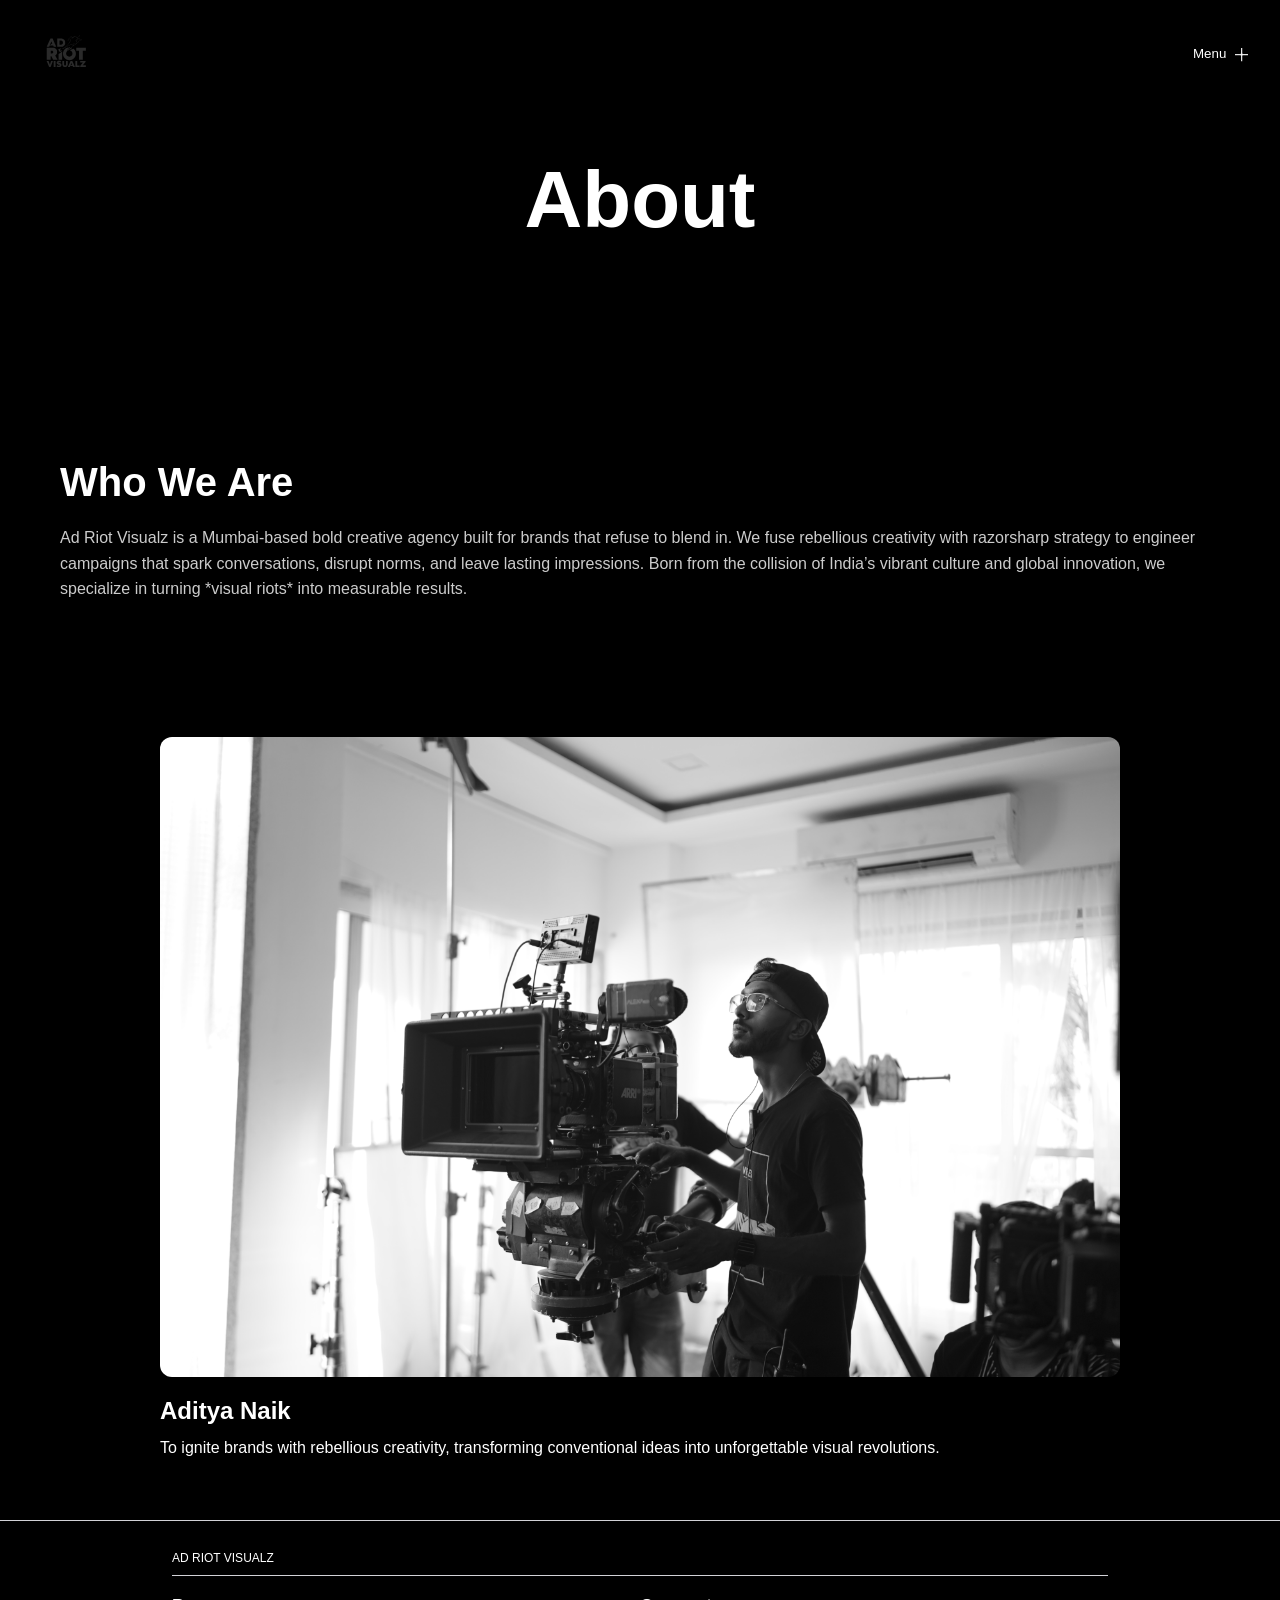
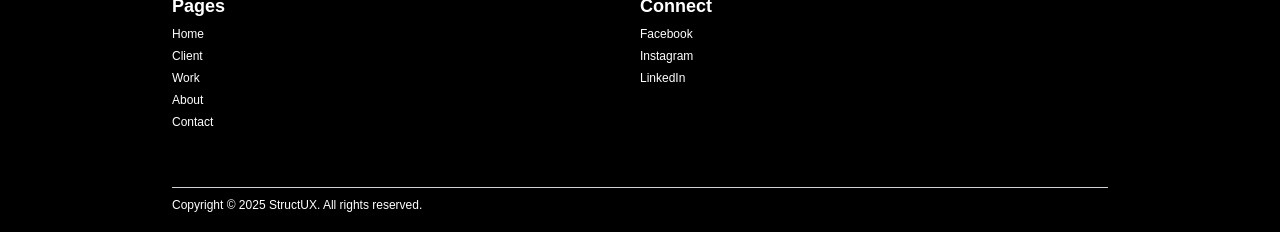
==== about.html @ cc2a45fa "Add files via upload" ====
<!DOCTYPE html>
<html lang="en">
<head>
    <meta charset="UTF-8">
    <meta name="viewport" content="width=device-width, initial-scale=1.0">
    <title>About - AD RIOT VISUALZ</title>

        <!-- favicon -->
    <link rel="shortcut icon" href="assets/images/logo/2.svg" type="image/x-icon">

    <!-- css -->
    <link rel="stylesheet" href="css/main.css">
    <link rel="stylesheet" href="css/style.css">

    <!-- osmo -->
    <link rel="stylesheet" href="assets/osmo/osmo.css">
    <link rel="stylesheet" href="assets/osmo/osmo.min.css">

    <script type="module" src="https://unpkg.com/@google/model-viewer/dist/model-viewer.min.js"></script>

    <style>
    
        .box {
      position: relative;
      height: 400px;
      overflow: hidden;
      display: flex;
      align-items: center;
      justify-content: center;
      text-align: center;
      background: #000;
    }

    model-viewer {
      position: absolute;
      top: 0;
      left: 0;
      width: 100%;
      height: 100%;
      z-index: 1;
    }

    .box h1 {
      position: relative;
      color: #fff;
      font-size: 80px;
      z-index: 2;
    }

    @media (max-width: 768px) {
      .box h1 {
        font-size: 32px;
      }
    }
    
    </style>

</head>
<body>

    <!-- box -->
    <section class="box">
    <h1>About</h1>
    <model-viewer src="assets/media/3D/1.glb"
      alt="3D Model"
      camera-controls
      shadow-intensity="1"
      exposure="0.8"
      environment-image="neutral"
      disable-zoom
      interaction-prompt="none">
    </model-viewer>
  </section>


     <!-- Who We Are -->
  <section class="who-we-are">
    <div class="who-text">
      <h2>Who We Are</h2>
      <p>Ad Riot Visualz is a Mumbai-based
bold creative agency built for
brands that refuse to blend in. We
fuse rebellious creativity with razorsharp strategy to engineer
campaigns that spark conversations,
disrupt norms, and leave lasting
impressions. Born from the collision
of India’s vibrant culture and global
innovation, we specialize in turning
*visual riots* into measurable results.</p>
    </div>
  </section>

  <!-- Team -->
  <section class="team">


    <div class="member">
      <img src="assets/images/photos/1.JPG" style="width: 100%;"/>
      <div class="member-info">
        <h3 style="color: white;">Aditya Naik</h3>
        <p style="color: white;">To ignite brands with
rebellious creativity,
transforming
conventional ideas into
unforgettable visual
revolutions.</p>
      </div>
    </div>
  </section>

    <!-- navbar -->
    <div class="osmo-ui">
        <header class="header">
            <div class="container is--full">
                <nav class="nav-row">
                    <div class="nav-logo-row w-inline-block">
                        <a href="#">
                            <img src="assets/images/logo/2.svg" alt="Logo" class="nav-logo-image" />
                        </a>
                    </div>
                    <div class="nav-logo__icon"></div>
                    <div class="nav-row__right">
                        <button role="button" data-menu-toggle="" class="menu-button">
                            <div class="menu-button-text">
                                <p class="p-large">Menu</p>
                                <p class="p-large">Close</p>
                            </div>
                            <div class="icon-wrap">
                                <svg xmlns="http://www.w3.org/2000/svg" width="100%" viewbox="0 0 16 16" fill="none" class="menu-button-icon">
                                    <path d="M7.33333 16L7.33333 -3.2055e-07L8.66667 -3.78832e-07L8.66667 16L7.33333 16Z" fill="currentColor"></path>
                                    <path d="M16 8.66667L-2.62269e-07 8.66667L-3.78832e-07 7.33333L16 7.33333L16 8.66667Z" fill="currentColor"></path>
                                    <path d="M6 7.33333L7.33333 7.33333L7.33333 6C7.33333 6.73637 6.73638 7.33333 6 7.33333Z" fill="currentColor"></path>
                                    <path d="M10 7.33333L8.66667 7.33333L8.66667 6C8.66667 6.73638 9.26362 7.33333 10 7.33333Z" fill="currentColor"></path>
                                    <path d="M6 8.66667L7.33333 8.66667L7.33333 10C7.33333 9.26362 6.73638 8.66667 6 8.66667Z" fill="currentColor"></path>
                                    <path d="M10 8.66667L8.66667 8.66667L8.66667 10C8.66667 9.26362 9.26362 8.66667 10 8.66667Z" fill="currentColor"></path>
                                </svg>
                            </div>
                        </button>
                    </div>
                </nav>
            </div>
        </header>
    </div>

    <section class="cloneable">
        <div data-nav="closed" class="nav">
            <div data-menu-toggle="" class="overlay">
                <img src="">
            </div>
            <nav class="menu">
                <div class="menu-bg">
                    <div class="bg-panel first"></div>
                    <div class="bg-panel second"></div>
                    <div class="bg-panel"></div>
                </div>
                <div class="menu-inner">
                    <ul class="menu-list">
                        <li class="menu-list-item">
                            <a href="index.html" class="menu-link w-inline-block">
                                <p class="menu-link-heading">Home</p>
                                <div class="menu-link-bg"></div>
                            </a>
                        </li>
                        <li class="menu-list-item">
                            <a href="client.html" class="menu-link w-inline-block">
                                <p class="menu-link-heading">Client</p>
                                <div class="menu-link-bg"></div>
                            </a>
                        </li>
                        <li class="menu-list-item">
                            <a href="work.html" class="menu-link w-inline-block">
                                <p class="menu-link-heading">WORK</p>
                                <div class="menu-link-bg"></div>
                            </a>
                        </li>
                        <li class="menu-list-item">
                            <a href="about.html" class="menu-link w-inline-block">
                                <p class="menu-link-heading">About</p>
                                <div class="menu-link-bg"></div>
                            </a>
                        </li>
                        <li class="menu-list-item">
                            <a href="contact.html" class="menu-link w-inline-block">
                                <p class="menu-link-heading">Contact</p>
                                <!-- <p class="eyebrow">05</p> -->
                                <div class="menu-link-bg"></div>
                            </a>
                        </li>
                    </ul>
                </div>
            </nav>
        </div>
    </section>
    <!-- navbar -->

    <footer class="apple-footer">
        <div class="footer-container">
            <div class="footer-note">
                AD RIOT VISUALZ
            </div>
            
            <div class="footer-columns">
                <div class="footer-column">
                    <h3>Pages</h3>
                    <ul>
                        <li><a href="index.html">Home</a></li>
                        <li><a href="client.html">Client</a></li>
                        <li><a href="work.html">Work</a></li>
                        <li><a href="about.html">About</a></li>
                        <li><a href="contact.html">Contact</a></li>
                    </ul>
                </div>
                <div class="footer-column">
                    <h3>Connect</h3>
                    <ul>
                        <li><a href="#">Facebook</a></li>
                        <li><a href="#">Instagram</a></li>
                        <li><a href="#">LinkedIn</a></li>
                    </ul>
                </div>
            </div>
            
            <div class="footer-legal">
                <div class="footer-copyright">
                    Copyright © 2025 StructUX. All rights reserved.
                </div>
            </div>
        </div>
    </footer>

    <!-- osmo -->
    <script src="assets/osmo/gsap.min.js"></script>
    <script src="assets/osmo/CustomEase.min.js"></script>
    <script src="assets/osmo/osmo.js"></script>
    
</body>
</html>
---- css/main.css ----
* {
    margin: 0;
    scroll-behavior: smooth;
    font-family: -apple-system, BlinkMacSystemFont, 'Segoe UI', Roboto, Helvetica, Arial, sans-serif !important;
}

body {
    background-color: #000;
}
---- css/style.css ----
.video-wrapper {
      height: 100vh;
      width: 100%;
      position: relative;
    }

    video {
      height: 100%;
      width: 100%;
      object-fit: cover;
    }

    /* Default: show desktop video, hide mobile video */
    .mobile {
      display: none;
    }

    .desktop {
      display: block;
    }

    /* On screens less than 768px, show mobile video */
    @media (max-width: 767px) {
      .mobile-video {
        display: block;
      }
      .desktop-video {
        display: none;
      }
    }


    .down-arrow {
      position: absolute;
      bottom: 30px;
      left: 50%;
      transform: translateX(-50%);
      font-size: 30px;
      color: white;
      animation: bounce 2s infinite;
      cursor: pointer;
    }

    @keyframes bounce {
      0%, 100% {
        transform: translateX(-50%) translateY(0);
      }
      50% {
        transform: translateX(-50%) translateY(15px);
      }
    }


.video-toggle {
  position: absolute;
  top: 50%;
  right: 20px;
  transform: translateY(-50%);
  width: 40px;
  height: 40px;
  background: rgba(0, 0, 0, 0.5);
  border: none;
  border-radius: 50%;
  cursor: pointer;
  z-index: 10;

  display: flex;
  align-items: center;
  justify-content: center;

  transition: background 0.3s ease, transform 0.3s ease;
}

.video-toggle:hover {
  background: rgba(255, 255, 255, 0.2);
  transform: translateY(-50%) scale(1.1);
}

.video-toggle i {
  font-size: 18px;
  color: white;
}







/* Contact Wrapper */
    .contact-wrapper {
 display: flex;
  flex-wrap: wrap;
  gap: 40px;
  margin: 0 auto;
  max-width: 1200px;
  padding: 60px 20px;
    }

    .contact-left,
    .contact-right {
      flex: 1 1 400px;
    }

    .contact-left h2,
    .contact-right h2 {
      color: #fff;
      font-size: 32px;
      margin-bottom: 20px;
    }

    .contact-left p {
      color: #fff;
      margin: 10px 0;
    }

    .social-icons {
      margin-top: 20px;
    }

    .social-icons a {
      color: #fff;
      margin-right: 10px;
      font-size: 20px;
      transition: 0.3s;
    }

    .social-icons a:hover {
      color: #ff9900;
    }

    /* Contact Form */
    .contact-right form {
      display: flex;
      flex-direction: column;
    }

    .contact-right input,
    .contact-right textarea {
      background: #111;
      border: 1px solid #444;
      border-radius: 999px;
      color: #fff;
      font-size: 16px;
      margin-bottom: 15px;
      padding: 14px 20px;
    }

    .contact-right textarea {
      border-radius: 20px;
      min-height: 120px;
      resize: vertical;
    }

    .curve-button {
      background:  #da2d36;
      border: none;
      padding: 14px 20px;
      color: #fff;
      font-size: 16px;
      border-radius: 999px;
      cursor: pointer;
      transition: background 0.3s;
    }

    /* .curve-button  */

    .curve-button:hover {
      background: #6b0c0f;
    }

    /* Map Section */
    .map-section {
      margin: 0 auto 60px;
      max-width: 1200px;
      padding: 0 20px;
    }

    .map-section h2 {
      font-size: 32px;
      margin-bottom: 20px;
      text-align: center;
      color: white;
    }

    .map-container iframe {
      border: none;
      border-radius: 10px;
      height: 400px;
      width: 100%;
    }

    /* Responsive */
    @media (max-width: 768px) {
      .header h1 {
        font-size: 32px;
      }

      .contact-wrapper {
        flex-direction: column;
      }
    }


/* footer */

       .apple-footer {
            background-color: #000;
            color: white;
            font-size: 12px;
            padding: 20px 0;
            border-top: 1px solid #d2d2d7;
        }
        
        .footer-container {
            max-width: 980px;
            margin: 0 auto;
            padding: 0 22px;
        }
        
        .footer-note {
            padding: 10px 0;
            border-bottom: 1px solid #d2d2d7;
            color: white;
        }
        
        .footer-columns {
            display: flex;
            flex-wrap: wrap;
            padding: 20px 0;
        }
        
        .footer-column {
            flex: 1;
            min-width: 150px;
            margin-bottom: 20px;
        }
        
        .footer-column h3 {
            font-size: 18px;
            font-weight: 600;
            color: white;
            margin-bottom: 10px;
        }
        
        .footer-column ul {
            list-style: none;
            padding: 0;
            margin: 0;
        }
        
        .footer-column li {
            margin-bottom: 8px;
        }
        
        .footer-column a {
            color: white;
            text-decoration: none;
        }
        
        .footer-column a:hover {
            text-decoration: underline;
            color: white;
        }
        
        .footer-legal {
            margin-top: 10px;
            padding-top: 10px;
            border-top: 1px solid #d2d2d7;
        }
        
        .footer-legal-links {
            display: flex;
            flex-wrap: wrap;
            margin-bottom: 10px;
        }
        
        .footer-legal-links a {
            margin-right: 20px;
            color: white;
            text-decoration: none;
            white-space: nowrap;
        }
        
        .footer-legal-links a:hover {
            text-decoration: underline;
        }
        
        .footer-copyright {
            color: white;
        }
        
        /* Responsive adjustments */
        @media (max-width: 768px) {
            .footer-column {
                min-width: 50%;
            }
        }
        
        @media (max-width: 480px) {
            .footer-column {
                min-width: 100%;
            }
            
            .footer-legal-links a {
                margin-right: 10px;
                margin-bottom: 5px;
            }
        }



/* client */

   .clients-section {
      padding: 60px 20px;
      max-width: 1200px;
      margin: auto;
      text-align: center;
    }

    .clients-section h2 {
      color: white;
      font-size: 2.5rem;
      margin-bottom: 40px;
    }

    .clients-grid {
      display: grid;
      grid-template-columns: repeat(auto-fit, minmax(150px, 1fr));
      gap: 30px;
      align-items: center;
      justify-items: center;
    }

    .client-logo {
      width: 100%;
      max-width: 150px;
      transition: transform 0.3s ease;
    }

    .client-logo:hover {
      transform: scale(1.1);
    }

    @media (max-width: 768px) {
  

      .clients-section h2 {
        font-size: 2rem;
      }
    }


  /* about */

  .who-we-are {
      display: flex;
      flex-wrap: wrap;
      padding: 60px 20px;
      max-width: 1200px;
      margin: auto;
      gap: 40px;
    }

    .who-text {
        color: white;
      flex: 1 1 500px;
    }

    .who-slider {
      flex: 1 1 400px;
    }

    .who-text h2 {
      font-size: 2.5rem;
      margin-bottom: 20px;
    }

    .who-text p {
      margin-bottom: 15px;
      color: #ccc;
      line-height: 1.6;
    }

    .splide__slide img {
      width: 100%;
      border-radius: 10px;
    }

    .team {
      max-width: 1000px;
      margin: 60px auto;
      padding: 0 20px;
    }

    .team h2 {
      color: #fff;
      font-size: 2rem;
      margin-bottom: 30px;
      text-align: center;
    }

    .member {
      display: flex;
      flex-wrap: wrap;
      gap: 20px;
      margin-bottom: 40px;
      align-items: center;
    }

    .member img {
      width: 200px;
      border-radius: 12px;
    }

    .member-info {
      flex: 1;
    }

    .member-info h3 {
      font-size: 1.5rem;
      margin-bottom: 10px;
    }

    .member-info p {
      color: #ccc;
      line-height: 1.6;
    }

    @media (max-width: 768px) {
     

      .who-we-are {
        flex-direction: column;
        padding: 40px 20px;
      }

      .member {
        flex-direction: column;
        align-items: flex-start;
      }

      .team h2 {
        font-size: 1.8rem;
      }
    }



    /* project */

/* Section styling */
.projects-section {
  padding: 60px 20px;
  text-align: center;
  background: #000;
}

.projects-section h1 {
  font-size: 80px;
  margin-bottom: 10px;
  color: #fff;
}

.projects-section p {
  font-size: 18px;
  color: #fff;
  margin-bottom: 40px;
}

/* Grid layout */
.projects-grid {
  display: grid;
  grid-template-columns: repeat(auto-fit, minmax(240px, 1fr));
  gap: 20px;
  max-width: 1200px;
  margin: 0 auto;
}

/* Project box */
.project-box {
  position: relative;
  overflow: hidden;
  border-radius: 8px;
  box-shadow: 0 5px 15px rgba(0, 0, 0, 0.3);
}

.project-box img {
  width: 100%;
  display: block;
  transition: transform 0.4s ease;
}

.project-box:hover img {
  transform: scale(1.05);
}

/* Overlay with centered play icon */
.overlay {
  position: absolute;
  top: 0;
  left: 0;
  width: 100%;
  height: 100%;
  background: rgba(0, 0, 0, 0.45);
  display: flex;
  align-items: center;
  justify-content: center;
  opacity: 0;
  transition: opacity 0.3s ease;
}

.project-box:hover .overlay {
  opacity: 1;
}

/* Play icon style */
.play-icon {
  width: 70px;
  height: 70px;
  border-radius: 50%;
  background: rgba(255, 255, 255, 0.15);
  border: 2px solid rgba(255, 255, 255, 0.4);
  display: flex;
  align-items: center;
  justify-content: center;
}

.play-icon::before {
  content: '';
  display: block;
  width: 0;
  height: 0;
  border-left: 18px solid white;
  border-top: 12px solid transparent;
  border-bottom: 12px solid transparent;
  margin-left: 4px;
}

/* Mobile - always show overlay */
@media (max-width: 768px) {
  .overlay {
    opacity: 1;
  }

  .projects-section h1 {
    font-size: 48px;
  }

  .play-icon {
    width: 50px;
    height: 50px;
  }

  .play-icon::before {
    border-left: 14px solid white;
    border-top: 9px solid transparent;
    border-bottom: 9px solid transparent;
  }
}


/* service */


 .services-section {
      padding: 60px 20px;
      text-align: center;
      /* background-color: #000; */
    }

    .services-section h1 {
      font-size: 5rem;
      color: white;
      margin-bottom: 10px;
    }

    .services-section p {
      font-size: 1.1rem;
      color: #ccc;
      margin-bottom: 40px;
    }

    .services-grid {
      display: grid;
      grid-template-columns: repeat(5, 1fr);
      gap: 30px;
      max-width: 1200px;
      margin: 0 auto;
    }

    .service-card {
      background: #111;
      border-radius: 10px;
      overflow: hidden;
      box-shadow: 0 4px 20px rgba(255, 255, 255, 0.05);
      transition: transform 0.3s;
    }

    .service-card img {
      width: 100%;
      height: auto;
      transition: transform 0.4s ease;
      display: block;
    }

    .service-card:hover img {
      transform: scale(1.07);
    }

    .service-content {
      padding: 20px;
    }

    .service-content h3 {
      margin-top: 0;
      margin-bottom: 10px;
      color: #fff;
    }

    .service-content p {
      margin: 0;
      font-size: 0.95rem;
      color: #aaa;
    }

    @media (max-width: 600px) {
  /* .services-section h1 {
    font-size: 2rem;
  } */

  .services-section p {
    font-size: 1rem;
  }

  .services-grid {
    grid-template-columns: 1fr; /* Stack in one column on mobile */
    gap: 20px; /* Smaller gap for mobile */
  }
}


    .ready-next-section {
      /* background: linear-gradient(135deg, #ffffff, #f5f5f5); */
      padding: 100px 20px;
      text-align: center;
    }

    .ready-next-section h1 {
      font-size: 3rem;
      font-weight: 700;
      color: #fff;
      margin-bottom: 40px;
    }


    .clients-section {
  padding: 60px 20px;
  text-align: center;
}

.clients-section h1 {
  font-size: 5.625em;
  margin-bottom: 10px;
  color: white;
}

.clients-section p {
  font-size: 1.1rem;
  color: white;
  margin-bottom: 30px;
}

marquee {
  padding: 20px 0;
}

.client-logo {
  margin: 0 30px;
  vertical-align: middle;
}



/* work */

#app {
  max-width: 1200px;
  margin: 0 auto;
}

.tabs, .video-subtabs {
      display: flex;
      gap: 10px;
      margin-bottom: 20px;
      flex-wrap: wrap;
      justify-content: center;
    }
    .tabs button, .video-subtabs button {
      padding: 10px 20px;
      background: #222;
      border: none;
      color: #fff;
      cursor: pointer;
      border-radius: 5px;
    }
    .tabs button.active, .video-subtabs button.active {
      background: #fff;
      color: #000;
    }
    .gallery-grid {
      display: grid;
      grid-template-columns: repeat(auto-fill, minmax(180px, 1fr));
      gap: 15px;
        justify-content: center; /* Center the grid */

    }
    .gallery-grid img, .gallery-grid iframe {
      width: 100%;
      /* height: auto; */
      border-radius: 10px;
      cursor: pointer;
      height: 200px; /* Set a fixed height */
  object-fit: cover; /* Ensures images are cropped, not stretched */
    }
    .video-card {
      position: relative;
      overflow: hidden;
    }

    .video-card img {
  width: 100%;
  height: 200px;
  object-fit: cover;
  border-radius: 10px;
}
    .video-card span {
      position: absolute;
      bottom: 0;
      background: rgba(0,0,0,0.7);
      color: #fff;
      width: 100%;
      font-size: 14px;
      padding: 5px;
      text-align: center;
    }
    .preview-modal {
      position: fixed;
      top: 0; left: 0; right: 0; bottom: 0;
      background: rgba(0,0,0,0.9);
      display: flex;
      justify-content: center;
      align-items: center;
      z-index: 1000;
    }
    .preview-modal img {
      max-width: 90%;
      max-height: 90%;
      border-radius: 10px;
    }
    .preview-modal span {
      position: absolute;
      top: 20px;
      right: 30px;
      font-size: 30px;
      cursor: pointer;
      color: #fff;
    }
---- assets/osmo/osmo.css ----
/* ------------------------- Osmo [https://osmo.supply/] ------------------------- */
/* ------------------------- Variables ------------------------------------------- */

:root {
  --color-light: var(--color-neutral-200);
  --color-dark: var(--color-neutral-800);
  --color-primary: #6b0c0f;
  --color-neutral-100: #ffffff;
  --color-neutral-200: #efeeec;
  --color-neutral-300: #da2d36;
  --color-neutral-400: #cbc8c5;
  --color-neutral-500: #818180;
  --color-neutral-600: #2c2c2c;
  --color-neutral-700: #1f1f1f;
  --color-neutral-800: #131313;
  --color-neutral-900: #000000;
  --color-white: var(--color-neutral-100);
  --color-black: var(--color-neutral-900);
  --color-error: var(--color-primary);
  --color-success: #0ba954; 
  --cubic-default: cubic-bezier(0.65, 0.05, 0, 1);
  --duration-default: 0.735s;
  --animation-default: var(--duration-default) var(--cubic-default);
  --gap: 2em;
  --section-padding: calc(3.5em + (var(--gap) * 2));
  --container-padding: 2em;
  --header-height: calc(1.5em + (var(--gap) * 2));
  --footer-height: calc(2.785em + (var(--gap) * 2));
}

/* Tablet */
@media screen and (max-width: 991px) {
  :root {
    --container-padding: 1.5em;
  }
}

/* Mobile Landscape */
@media screen and (max-width: 767px) {
  :root {
    --container-padding: 1em;
  }
}

/* Mobile Portrait */
@media screen and (max-width: 479px) {
  :root {}
}

/* ------------------------- Scaling System by Osmo [https://osmo.supply/] -------------------------  */

/* Desktop */
:root {
  --size-unit: 16; /* body font-size in design - no px */
  --size-container-ideal: 1440; /* screen-size in design - no px */
  --size-container-min: 992px;
  --size-container-max: 1920px;
  --size-container: clamp(var(--size-container-min), 100vw, var(--size-container-max));
  --size-font: calc(var(--size-container) / (var(--size-container-ideal) / var(--size-unit)));
}

/* Tablet */
@media screen and (max-width: 991px) {
  :root {
    --size-container-ideal: 834; /* screen-size in design - no px */
    --size-container-min: 768px;
    --size-container-max: 991px;
  }
}

/* Mobile Landscape */
@media screen and (max-width: 767px) {
  :root {
    --size-container-ideal: 390; /* screen-size in design - no px */
    --size-container-min: 480px;
    --size-container-max: 767px;
  }
}

/* Mobile Portrait */
@media screen and (max-width: 479px) {
  :root {
    --size-container-ideal: 390; /* screen-size in design - no px */
    --size-container-min: 320px;
    --size-container-max: 479px;
  }
}


/* ------------------------- Hide Scrollbar -------------------------------------------------- */

body ::-webkit-scrollbar,
body::-webkit-scrollbar {display: none;} /* Chrome, Safari, Opera */
body {-ms-overflow-style: none;} /* IE & Edge */
html {scrollbar-width: none;} /* Firefox */

/* ------------------------- Reset -------------------------------------------------- */

*,
*:after,
*:before {
  -webkit-box-sizing: border-box;
  -moz-box-sizing: border-box;
  box-sizing: border-box;
}

html {
  scroll-behavior: initial;
}

html,
body {
  -webkit-font-smoothing: antialiased;
}

svg {
  max-width: none;
  height: auto;
  box-sizing: border-box;
  vertical-align: middle;
}

a {
  color: inherit;
}

/* Selection */
::selection {
  background-color: var(--color-primary);
  color: var(--color-dark);
  text-shadow: none;
}

::-moz-selection {
  background-color: var(--color-primary);
  color: var(--color-dark);
  text-shadow: none;
}
---- assets/osmo/osmo.min.css ----
.nav-logo-image {
  height: 40px;
  width: auto;
  object-fit: contain;
}


.osmo-ui {
  z-index: 0;
  pointer-events: none;
  flex-flow: column;
  justify-content: space-between;
  align-items: stretch;
}

.nav-row {
  justify-content: space-between;
  align-items: center;
  width: 100%;
  display: flex;
}

.nav-logo-row {
  pointer-events: auto;
  justify-content: space-between;
  align-items: center;
  width: 13em;
  display: flex;
}

.nav-logo__wordmark {
  width: 4em;
}

.nav-logo__icon {
  width: 1.5em;
  height: 1.5em;
}

.container {
  z-index: 1;
  max-width: var(--size-container);
  padding-left: var(--container-padding);
  padding-right: var(--container-padding);
  width: 100%;
  margin-left: auto;
  margin-right: auto;
  position: relative;
}

.container.is--full {
  max-width: 100%;
}

.nav-row__right {
  grid-column-gap: .625rem;
  grid-row-gap: .625rem;
  pointer-events: auto;
  justify-content: flex-end;
  align-items: center;
  display: flex;
}

.header {
  z-index: 110;
  padding-top: var(--gap);
  position: fixed;
  inset: 0% 0% auto;
}

.website-link {
  white-space: nowrap;
  text-decoration: none;
  position: relative;
}

.website-link.is--alt {
  grid-column-gap: .25em;
  grid-row-gap: .25em;
  justify-content: flex-start;
  align-items: center;
  height: 1.5em;
  display: flex;
}

.inline-link__p {
  margin-bottom: 0;
}

.body {
  background-color: var(--color-neutral-300);
  color: var(--color-dark);
  font-family: Arial, Helvetica, sans-serif;
  font-weight: 500;
  line-height: 1;
}

p{
  margin: 0px
}

.cloneable {
  justify-content: center;
  align-items: center;
  display: flex;
  position: relative;
  --menu-padding: 2em;
}

.nav {
  z-index: 100;
  width: 100%;
  height: 100vh;
  margin-left: auto;
  margin-right: auto;
  display: block;
  position: fixed;
  inset: 0%;
}

.overlay {
  z-index: 0;
  cursor: pointer;
  background-color: #13131366;
  width: 100%;
  height: 100%;
  position: absolute;
  inset: 0%;
}

.menu {
  padding-bottom: var(--menu-padding);
  grid-column-gap: 5em;
  grid-row-gap: 5em;
  padding-top: calc(3 * var(--menu-padding));
  flex-flow: column;
  justify-content: space-between;
  align-items: flex-start;
  width: 35em;
  height: 100%;
  margin-left: auto;
  position: relative;
  overflow: auto;
}

.menu-bg {
  z-index: 0;
  position: absolute;
  inset: 0%;
}

.menu-inner {
  z-index: 1;
  grid-column-gap: 5em;
  grid-row-gap: 5em;
  flex-flow: column;
  justify-content: space-between;
  align-items: flex-start;
  height: 100%;
  display: flex;
  position: relative;
  overflow: auto;
}

.bg-panel {
  z-index: 0;
  background-color: var(--color-neutral-300);
  border-top-left-radius: 1.25em;
  border-bottom-left-radius: 1.25em;
  position: absolute;
  inset: 0%;
}

.bg-panel.first {
  background-color: var(--color-primary);
}

.bg-panel.second {
  background-color: var(--color-neutral-100);
}

.menu-list {
  flex-flow: column;
  width: 100%;
  margin-bottom: 0;
  padding-left: 0;
  list-style: none;
  display: flex;
}

.menu-list-item {
  position: relative;
  overflow: hidden;
}

.menu-link-heading{ text-shadow: 0px 1em 0px var(--color-neutral-200); }

.menu-link {
  padding-top: .75em;
  padding-bottom: .75em;
  padding-left: var(--menu-padding);
  grid-column-gap: .75em;
  grid-row-gap: .75em;
  width: 100%;
  text-decoration: none;
  display: flex;
}

.menu-link-heading {
  z-index: 1;
  text-transform: uppercase;
  font-family: PP Neue Corp Tight, Arial, sans-serif;
  font-size: 5.625em;
  font-weight: 700;
  line-height: .75;
  transition: transform .55s cubic-bezier(.65, .05, 0, 1);
  position: relative;
}

.menu-link-bg {
  z-index: 0;
  background-color: var(--color-neutral-800);
  transform-origin: 50% 100%;
  transform-style: preserve-3d;
  transition: transform .55s cubic-bezier(.65, .05, 0, 1);
  position: absolute;
  inset: 0%;
  transform: scale3d(1, 0, 1);
}

.menu-details {
  padding-left: var(--menu-padding);
  grid-column-gap: 1.25em;
  grid-row-gap: 1.25em;
  flex-flow: column;
  justify-content: flex-start;
  align-items: flex-start;
  display: flex;
}

.p-small {
  font-size: .875em;
  font-family: Arial, Helvetica;
}

.socials-row {
  grid-column-gap: 1.5em;
  grid-row-gap: 1.5em;
  flex-flow: row;
  display: flex;
}

.p-large {
  color: white;
}

.text-link {
  text-decoration: none;
  position: relative;
}

.menu-button {
  grid-column-gap: .625em;
  grid-row-gap: .625em;
  background-color: #0000;
  justify-content: flex-end;
  align-items: center;
  margin: -1em;
  padding: 1em;
  display: flex;
  border: none;
}

.menu-button-icon {
  width: 1em;
  height: 1em;
}

.menu-button-text {
  flex-flow: column;
  justify-content: flex-start;
  align-items: flex-end;
  height: 1.125em;
  display: flex;
  overflow: hidden;
}

.icon-wrap {
  color: #fff;
  transition: transform .4s cubic-bezier(.65, .05, 0, 1);
}

@media (hover:hover){
  
   /* Menu toggle button*/
  .menu-button:hover .icon-wrap{transform: rotate(90deg); }

  /* Menu Large Links */
  .menu-link:hover .menu-link-heading{ transform: translate(0px, -1em); transition-delay: 0.1s; }
  .menu-link:hover .menu-link-bg{ transform: scale(1,1) }

  /* Menu Smaller Links */
  .text-link::after{
    content: '';
    position:absolute;
    left: 0;
    bottom: 0;
    width:100%;
    height:1px;
    background: var(--color-primary);
    transform-origin: right center;
    transform: scale(0,1);
    transition: transform 0.4s var(--cubic-default)
  }

  .text-link:hover::after{
    transform-origin: left center;
    transform: scale(1,1);	
  }
  
}

.osmo-icon-svg {
  width: 8em;
}

@media screen and (max-width: 767px) {
  .cloneable{
  	--menu-padding: 1em;
  }
  
  .nav-logo-row {
    grid-column-gap: 2.5em;
    grid-row-gap: 2.5em;
    width: auto;
  }

  .nav-row__right {
    grid-column-gap: 0rem;
    grid-row-gap: 0rem;
  }

  .cloneable-title {
    pointer-events: none;
    width: calc(100% - 5.25em);
    padding-left: 1em;
    position: absolute;
    overflow: hidden;
  }

  .cloneable-title__nr, .cloneable-title__h1 {
    font-size: .875em;
  }

  .clone-in-webflow {
    justify-content: flex-end;
    width: 100%;
    margin-right: 0;
    padding-left: .75em;
  }

  .clone-in-webflow__p {
    display: none;
  }

  .cloneable-title__gradient, .osmo-ui__bg {
    display: block;
  }

  .menu {
    padding-top: calc(6 * var(--menu-padding));
    width: 100%;
  }

  .bg-panel {
    border-top-left-radius: 0;
    border-bottom-left-radius: 0;
  }

  .menu-list-item {
    height: 4.5em;
  }

  .menu-link-heading {
    font-size: 4em;
  }

  .socials-row {
    grid-column-gap: 1em;
    grid-row-gap: 1em;
  }

  .p-large.text-link {
    font-size: 1em;
  }
}

@media screen and (max-width: 479px) {
  .menu {
    padding-top: calc(7 * var(--menu-padding));
    padding-bottom: calc(2 * var(--menu-padding));
  }
}

.osmo-credits {
  z-index: 999;
  pointer-events: none;
  flex-flow: column;
  justify-content: center;
  align-items: center;
  width: 100%;
  height: 4em;
  padding: 1em;
  display: flex;
  position: fixed;
  bottom: 0;
  left: 0;
  font-size: 1vw;
}

.osmo-credits__p {
  pointer-events: auto;
  color: rgba(19, 19, 19, 0.5);
  text-align: center;
  margin: 0;
  font-family: PP Neue Montreal, Arial, sans-serif;
  font-size: 1.125em;
  font-weight: 500;
  line-height: 1.3;
}

.osmo-credits__p-a {
  color: var(--color-dark);
}
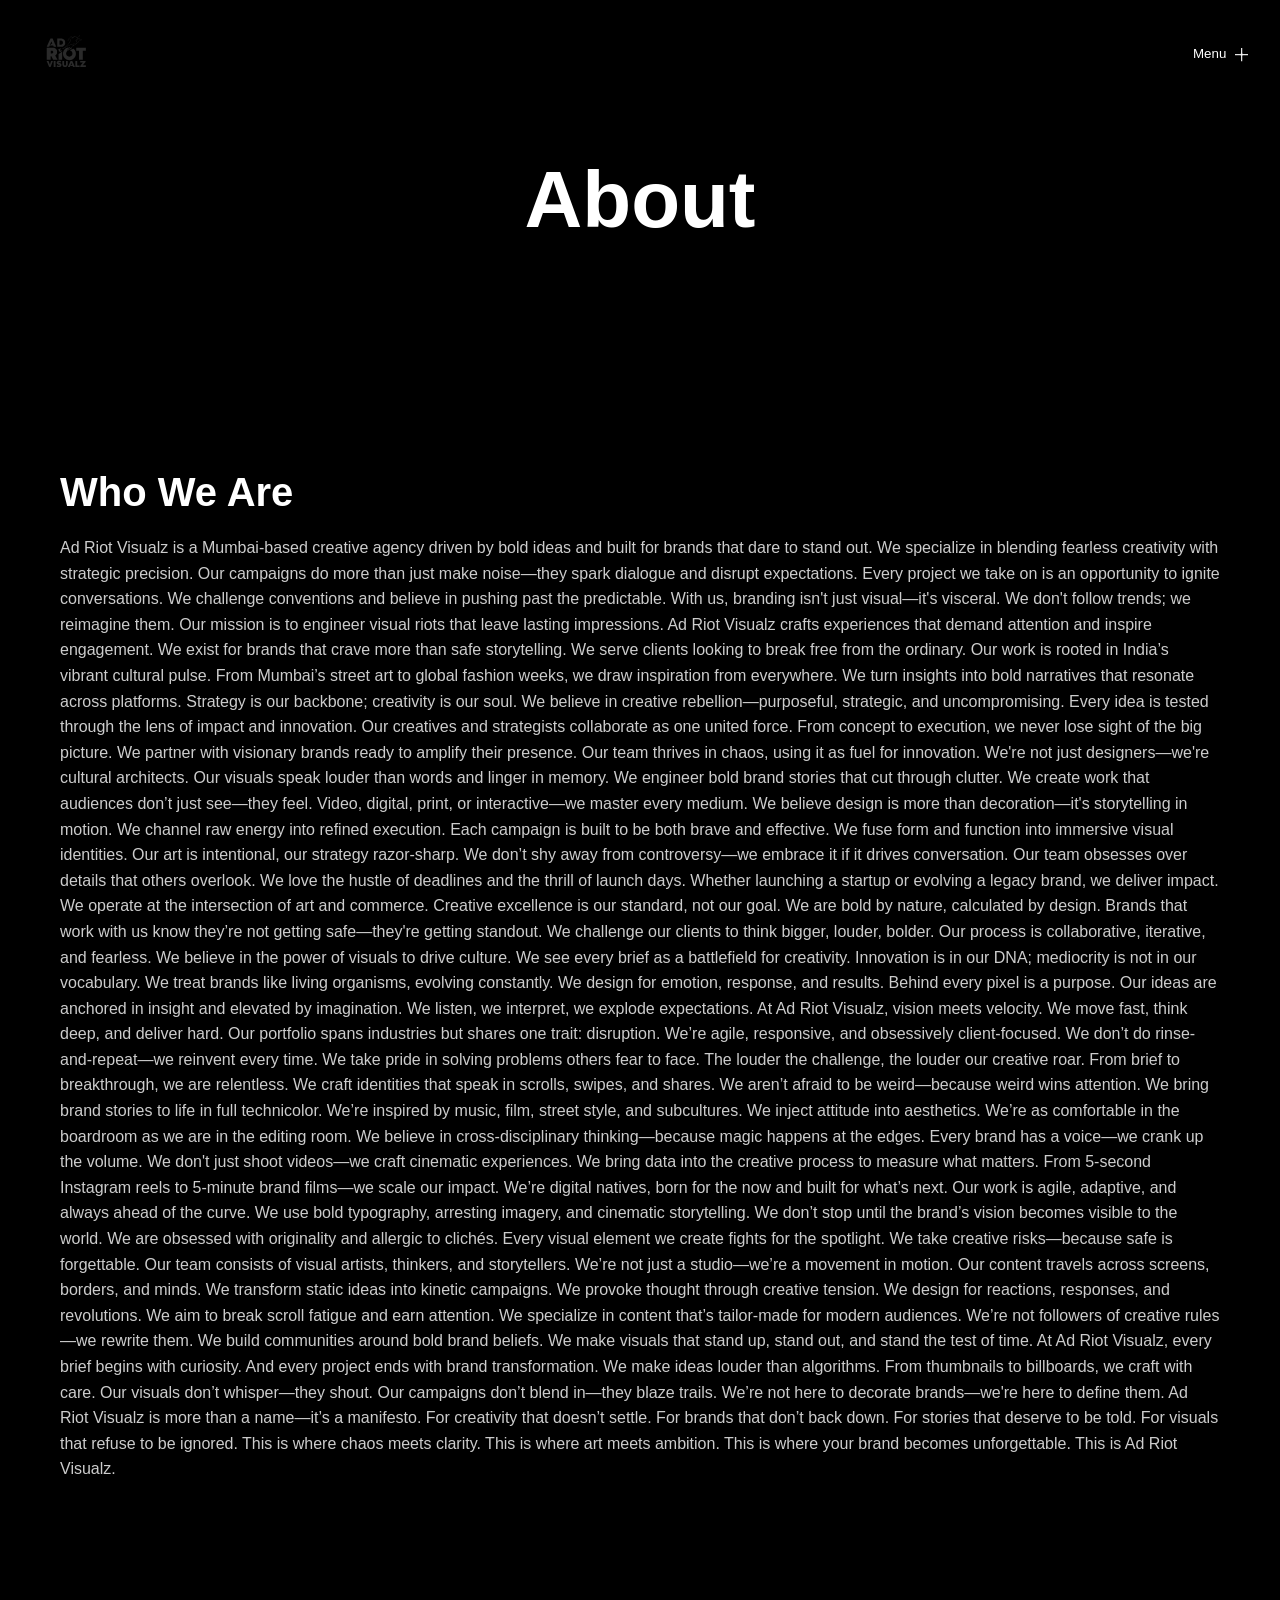
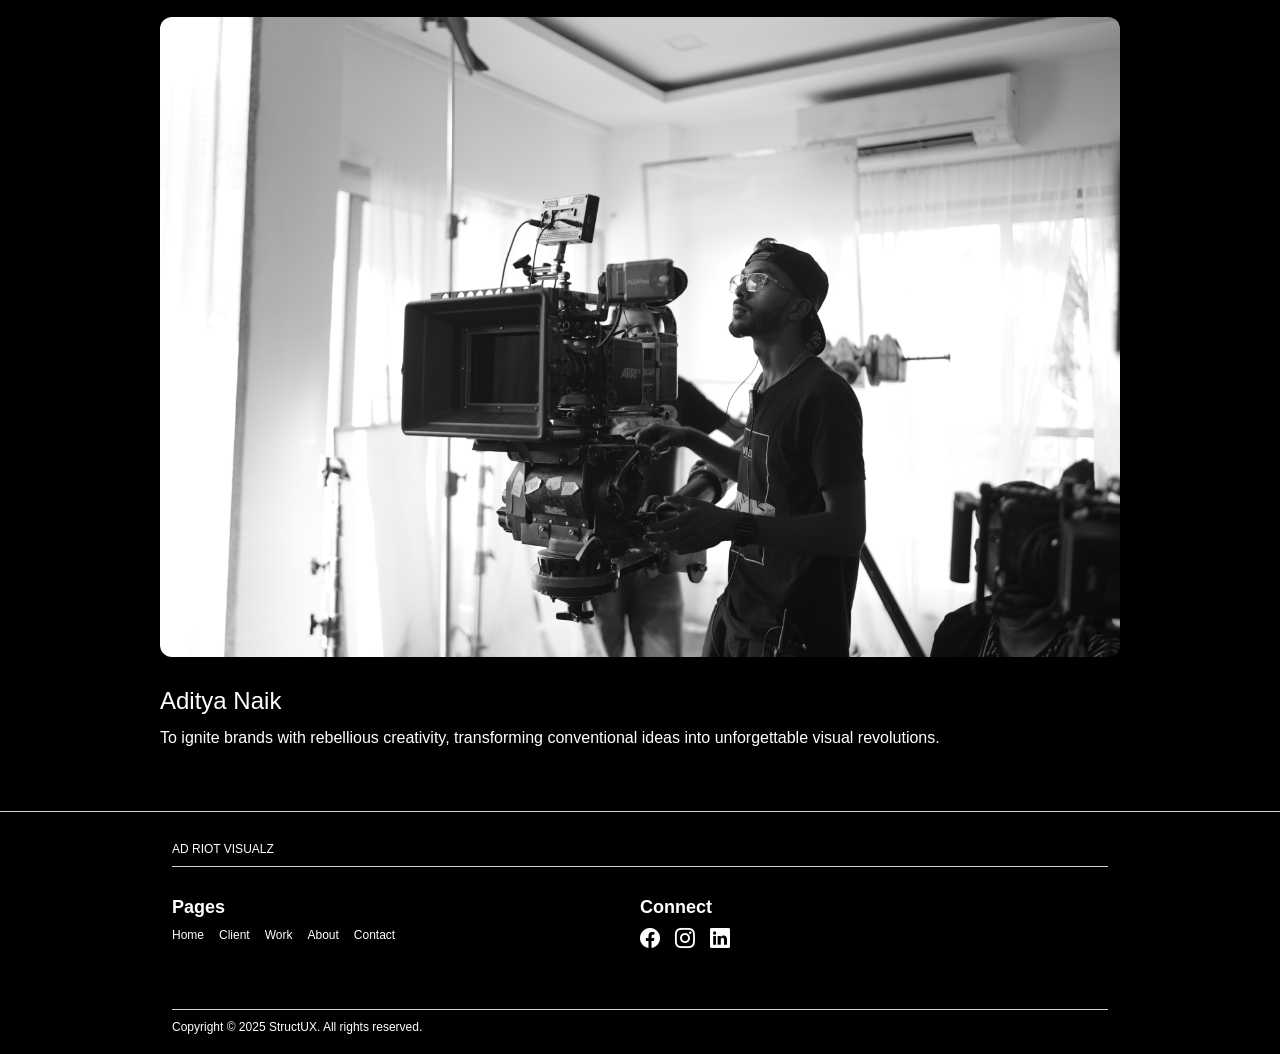
==== commit bdaddaf5: "Add files via upload" ====
--- a/about.html
+++ b/about.html
@@ -16,7 +16,11 @@
     <link rel="stylesheet" href="assets/osmo/osmo.css">
     <link rel="stylesheet" href="assets/osmo/osmo.min.css">
 
+    <link rel="stylesheet" href="https://cdn.jsdelivr.net/npm/bootstrap-icons@1.11.3/font/bootstrap-icons.css">
+
+
     <script type="module" src="https://unpkg.com/@google/model-viewer/dist/model-viewer.min.js"></script>
+
 
     <style>
     
@@ -77,16 +81,108 @@
   <section class="who-we-are">
     <div class="who-text">
       <h2>Who We Are</h2>
-      <p>Ad Riot Visualz is a Mumbai-based
-bold creative agency built for
-brands that refuse to blend in. We
-fuse rebellious creativity with razorsharp strategy to engineer
-campaigns that spark conversations,
-disrupt norms, and leave lasting
-impressions. Born from the collision
-of India’s vibrant culture and global
-innovation, we specialize in turning
-*visual riots* into measurable results.</p>
+      <p>Ad Riot Visualz is a Mumbai-based creative agency driven by bold ideas and built for brands that dare to stand out.
+We specialize in blending fearless creativity with strategic precision.
+Our campaigns do more than just make noise—they spark dialogue and disrupt expectations.
+Every project we take on is an opportunity to ignite conversations.
+We challenge conventions and believe in pushing past the predictable.
+With us, branding isn't just visual—it's visceral.
+We don't follow trends; we reimagine them.
+Our mission is to engineer visual riots that leave lasting impressions.
+Ad Riot Visualz crafts experiences that demand attention and inspire engagement.
+We exist for brands that crave more than safe storytelling.
+We serve clients looking to break free from the ordinary.
+Our work is rooted in India’s vibrant cultural pulse.
+From Mumbai’s street art to global fashion weeks, we draw inspiration from everywhere.
+We turn insights into bold narratives that resonate across platforms.
+Strategy is our backbone; creativity is our soul.
+We believe in creative rebellion—purposeful, strategic, and uncompromising.
+Every idea is tested through the lens of impact and innovation.
+Our creatives and strategists collaborate as one united force.
+From concept to execution, we never lose sight of the big picture.
+We partner with visionary brands ready to amplify their presence.
+Our team thrives in chaos, using it as fuel for innovation.
+We're not just designers—we're cultural architects.
+Our visuals speak louder than words and linger in memory.
+We engineer bold brand stories that cut through clutter.
+We create work that audiences don’t just see—they feel.
+Video, digital, print, or interactive—we master every medium.
+We believe design is more than decoration—it's storytelling in motion.
+We channel raw energy into refined execution.
+Each campaign is built to be both brave and effective.
+We fuse form and function into immersive visual identities.
+Our art is intentional, our strategy razor-sharp.
+We don’t shy away from controversy—we embrace it if it drives conversation.
+Our team obsesses over details that others overlook.
+We love the hustle of deadlines and the thrill of launch days.
+Whether launching a startup or evolving a legacy brand, we deliver impact.
+We operate at the intersection of art and commerce.
+Creative excellence is our standard, not our goal.
+We are bold by nature, calculated by design.
+Brands that work with us know they’re not getting safe—they're getting standout.
+We challenge our clients to think bigger, louder, bolder.
+Our process is collaborative, iterative, and fearless.
+We believe in the power of visuals to drive culture.
+We see every brief as a battlefield for creativity.
+Innovation is in our DNA; mediocrity is not in our vocabulary.
+We treat brands like living organisms, evolving constantly.
+We design for emotion, response, and results.
+Behind every pixel is a purpose.
+Our ideas are anchored in insight and elevated by imagination.
+We listen, we interpret, we explode expectations.
+At Ad Riot Visualz, vision meets velocity.
+We move fast, think deep, and deliver hard.
+Our portfolio spans industries but shares one trait: disruption.
+We’re agile, responsive, and obsessively client-focused.
+We don’t do rinse-and-repeat—we reinvent every time.
+We take pride in solving problems others fear to face.
+The louder the challenge, the louder our creative roar.
+From brief to breakthrough, we are relentless.
+We craft identities that speak in scrolls, swipes, and shares.
+We aren’t afraid to be weird—because weird wins attention.
+We bring brand stories to life in full technicolor.
+We’re inspired by music, film, street style, and subcultures.
+We inject attitude into aesthetics.
+We’re as comfortable in the boardroom as we are in the editing room.
+We believe in cross-disciplinary thinking—because magic happens at the edges.
+Every brand has a voice—we crank up the volume.
+We don't just shoot videos—we craft cinematic experiences.
+We bring data into the creative process to measure what matters.
+From 5-second Instagram reels to 5-minute brand films—we scale our impact.
+We’re digital natives, born for the now and built for what’s next.
+Our work is agile, adaptive, and always ahead of the curve.
+We use bold typography, arresting imagery, and cinematic storytelling.
+We don’t stop until the brand’s vision becomes visible to the world.
+We are obsessed with originality and allergic to clichés.
+Every visual element we create fights for the spotlight.
+We take creative risks—because safe is forgettable.
+Our team consists of visual artists, thinkers, and storytellers.
+We’re not just a studio—we’re a movement in motion.
+Our content travels across screens, borders, and minds.
+We transform static ideas into kinetic campaigns.
+We provoke thought through creative tension.
+We design for reactions, responses, and revolutions.
+We aim to break scroll fatigue and earn attention.
+We specialize in content that’s tailor-made for modern audiences.
+We’re not followers of creative rules—we rewrite them.
+We build communities around bold brand beliefs.
+We make visuals that stand up, stand out, and stand the test of time.
+At Ad Riot Visualz, every brief begins with curiosity.
+And every project ends with brand transformation.
+We make ideas louder than algorithms.
+From thumbnails to billboards, we craft with care.
+Our visuals don’t whisper—they shout.
+Our campaigns don’t blend in—they blaze trails.
+We’re not here to decorate brands—we're here to define them.
+Ad Riot Visualz is more than a name—it’s a manifesto.
+For creativity that doesn’t settle.
+For brands that don’t back down.
+For stories that deserve to be told.
+For visuals that refuse to be ignored.
+This is where chaos meets clarity.
+This is where art meets ambition.
+This is where your brand becomes unforgettable.
+This is Ad Riot Visualz.</p>
     </div>
   </section>
 
@@ -107,6 +203,18 @@
       </div>
     </div>
   </section>
+
+  <!-- Placeholder -->
+<div id="footer-placeholder"></div>
+
+<!-- Load footer.html -->
+<script>
+  fetch("footer.html")
+    .then(response => response.text())
+    .then(data => {
+      document.getElementById("footer-placeholder").innerHTML = data;
+    });
+</script>
 
     <!-- navbar -->
     <div class="osmo-ui">
@@ -193,40 +301,7 @@
     </section>
     <!-- navbar -->
 
-    <footer class="apple-footer">
-        <div class="footer-container">
-            <div class="footer-note">
-                AD RIOT VISUALZ
-            </div>
-            
-            <div class="footer-columns">
-                <div class="footer-column">
-                    <h3>Pages</h3>
-                    <ul>
-                        <li><a href="index.html">Home</a></li>
-                        <li><a href="client.html">Client</a></li>
-                        <li><a href="work.html">Work</a></li>
-                        <li><a href="about.html">About</a></li>
-                        <li><a href="contact.html">Contact</a></li>
-                    </ul>
-                </div>
-                <div class="footer-column">
-                    <h3>Connect</h3>
-                    <ul>
-                        <li><a href="#">Facebook</a></li>
-                        <li><a href="#">Instagram</a></li>
-                        <li><a href="#">LinkedIn</a></li>
-                    </ul>
-                </div>
-            </div>
-            
-            <div class="footer-legal">
-                <div class="footer-copyright">
-                    Copyright © 2025 StructUX. All rights reserved.
-                </div>
-            </div>
-        </div>
-    </footer>
+   
 
     <!-- osmo -->
     <script src="assets/osmo/gsap.min.js"></script>
--- a/css/style.css
+++ b/css/style.css
@@ -307,6 +307,24 @@
                 margin-bottom: 5px;
             }
         }
+
+
+        .footer-column a i {
+  font-size: 20px;
+  color: white;
+  transition: color 0.3s;
+}
+
+.footer-column a:hover i {
+  color: #ccc;
+}
+
+.footer-column ul {
+  display: flex;
+  gap: 15px;
+}
+
+
 
 
 
@@ -654,8 +672,7 @@
       margin-bottom: 40px;
     }
 
-
-    .clients-section {
+.clients-section {
   padding: 60px 20px;
   text-align: center;
 }
@@ -672,31 +689,100 @@
   margin-bottom: 30px;
 }
 
-marquee {
+.clients-carousel-wrapper {
+  position: relative;
+  overflow: hidden;
   padding: 20px 0;
 }
 
+.clients-carousel {
+  overflow: hidden;
+  white-space: nowrap;
+  position: relative;
+}
+
+.clients-track {
+  display: inline-block;
+  white-space: nowrap;
+  animation: marquee 40s linear infinite;
+}
+
 .client-logo {
-  margin: 0 30px;
-  vertical-align: middle;
-}
+  flex: 0 0 auto;
+  /* height: 80px; */
+  width: auto;
+  margin: 0 20px;
+  object-fit: contain;
+  /* filter: brightness(0) invert(1); optional: makes dark logo white on black bg */
+}
+
+@keyframes marquee {
+  0% { transform: translateX(0); }
+  100% { transform: translateX(-50%); }
+}
+
+.scroll-btn {
+  position: absolute;
+  top: 50%;
+  transform: translateY(-50%);
+  background-color: rgba(255,255,255,0.2);
+  border: none;
+  color: white;
+  font-size: 2rem;
+  padding: 8px 15px;
+  cursor: pointer;
+  z-index: 2;
+  transition: background 0.3s;
+}
+
+.scroll-btn:hover {
+  background-color: rgba(255,255,255,0.4);
+}
+
+.scroll-btn.left {
+  left: 0;
+}
+
+.scroll-btn.right {
+  right: 0;
+}
+
+
+
 
 
 
 /* work */
 
-#app {
-  max-width: 1200px;
-  margin: 0 auto;
-}
-
-.tabs, .video-subtabs {
+  #app {
+      max-width: 1200px;
+      margin: 0 auto;
+      padding: 20px;
+    }
+
+    h2, h3 {
+      /* text-align: center; */
+      margin: 10px 0;
+    }
+
+    h2 {
+      font-size: 32px;
+    }
+
+    h3 {
+      font-size: 20px;
+      color: #ccc;
+      font-weight: 400;
+    }
+
+    .tabs, .video-subtabs {
       display: flex;
       gap: 10px;
       margin-bottom: 20px;
       flex-wrap: wrap;
       justify-content: center;
     }
+
     .tabs button, .video-subtabs button {
       padding: 10px 20px;
       background: #222;
@@ -705,37 +791,33 @@
       cursor: pointer;
       border-radius: 5px;
     }
+
     .tabs button.active, .video-subtabs button.active {
       background: #fff;
       color: #000;
     }
+
     .gallery-grid {
       display: grid;
       grid-template-columns: repeat(auto-fill, minmax(180px, 1fr));
       gap: 15px;
-        justify-content: center; /* Center the grid */
-
-    }
-    .gallery-grid img, .gallery-grid iframe {
+    }
+
+    .image-card, .video-card {
+      position: relative;
+      overflow: hidden;
+      border-radius: 10px;
+    }
+
+    .image-card img, .video-card img {
       width: 100%;
-      /* height: auto; */
+      height: 200px;
+      object-fit: cover;
       border-radius: 10px;
       cursor: pointer;
-      height: 200px; /* Set a fixed height */
-  object-fit: cover; /* Ensures images are cropped, not stretched */
-    }
-    .video-card {
-      position: relative;
-      overflow: hidden;
-    }
-
-    .video-card img {
-  width: 100%;
-  height: 200px;
-  object-fit: cover;
-  border-radius: 10px;
-}
-    .video-card span {
+    }
+
+    .image-card span, .video-card span {
       position: absolute;
       bottom: 0;
       background: rgba(0,0,0,0.7);
@@ -744,7 +826,16 @@
       font-size: 14px;
       padding: 5px;
       text-align: center;
-    }
+      border-radius: 0 0 10px 10px;
+      opacity: 0;
+      transition: opacity 0.3s ease;
+    }
+
+    .image-card:hover span,
+    .video-card:hover span {
+      opacity: 1;
+    }
+
     .preview-modal {
       position: fixed;
       top: 0; left: 0; right: 0; bottom: 0;
@@ -754,11 +845,13 @@
       align-items: center;
       z-index: 1000;
     }
+
     .preview-modal img {
       max-width: 90%;
       max-height: 90%;
       border-radius: 10px;
     }
+
     .preview-modal span {
       position: absolute;
       top: 20px;
@@ -767,3 +860,38 @@
       cursor: pointer;
       color: #fff;
     }
+
+    .video-card {
+  position: relative;
+  overflow: hidden;
+  border-radius: 10px;
+}
+
+.video-card img {
+  width: 100%;
+  height: 200px;
+  object-fit: cover;
+  border-radius: 10px;
+}
+
+.video-title-overlay {
+  position: absolute;
+  bottom: 0;
+  left: 0;
+  width: 100%;
+  padding: 10px;
+  font-size: 14px;
+  background: rgba(0, 0, 0, 0.7);
+  color: #fff;
+  text-align: center;
+  opacity: 0;
+  transition: opacity 0.3s ease-in-out;
+  pointer-events: none;
+  border-radius: 0 0 10px 10px;
+}
+
+.video-card:hover .video-title-overlay {
+  opacity: 1;
+}
+
+
